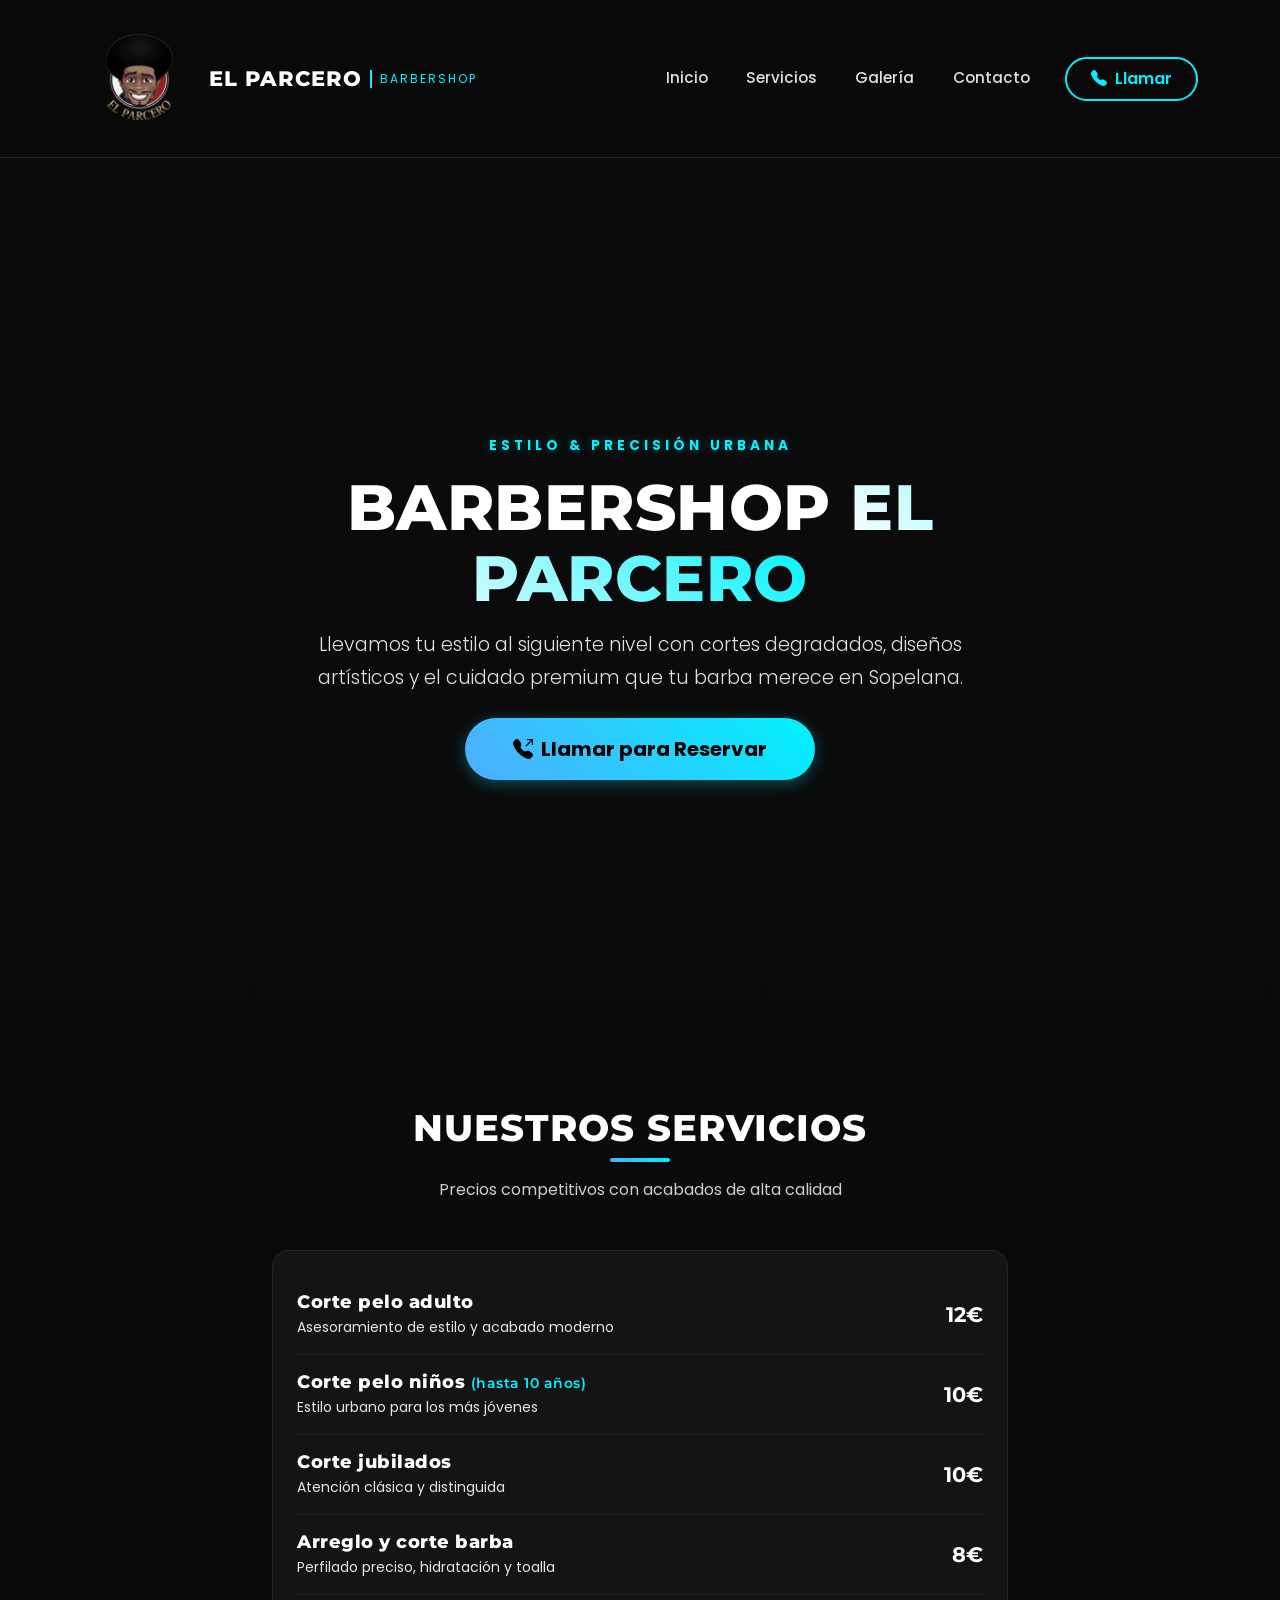
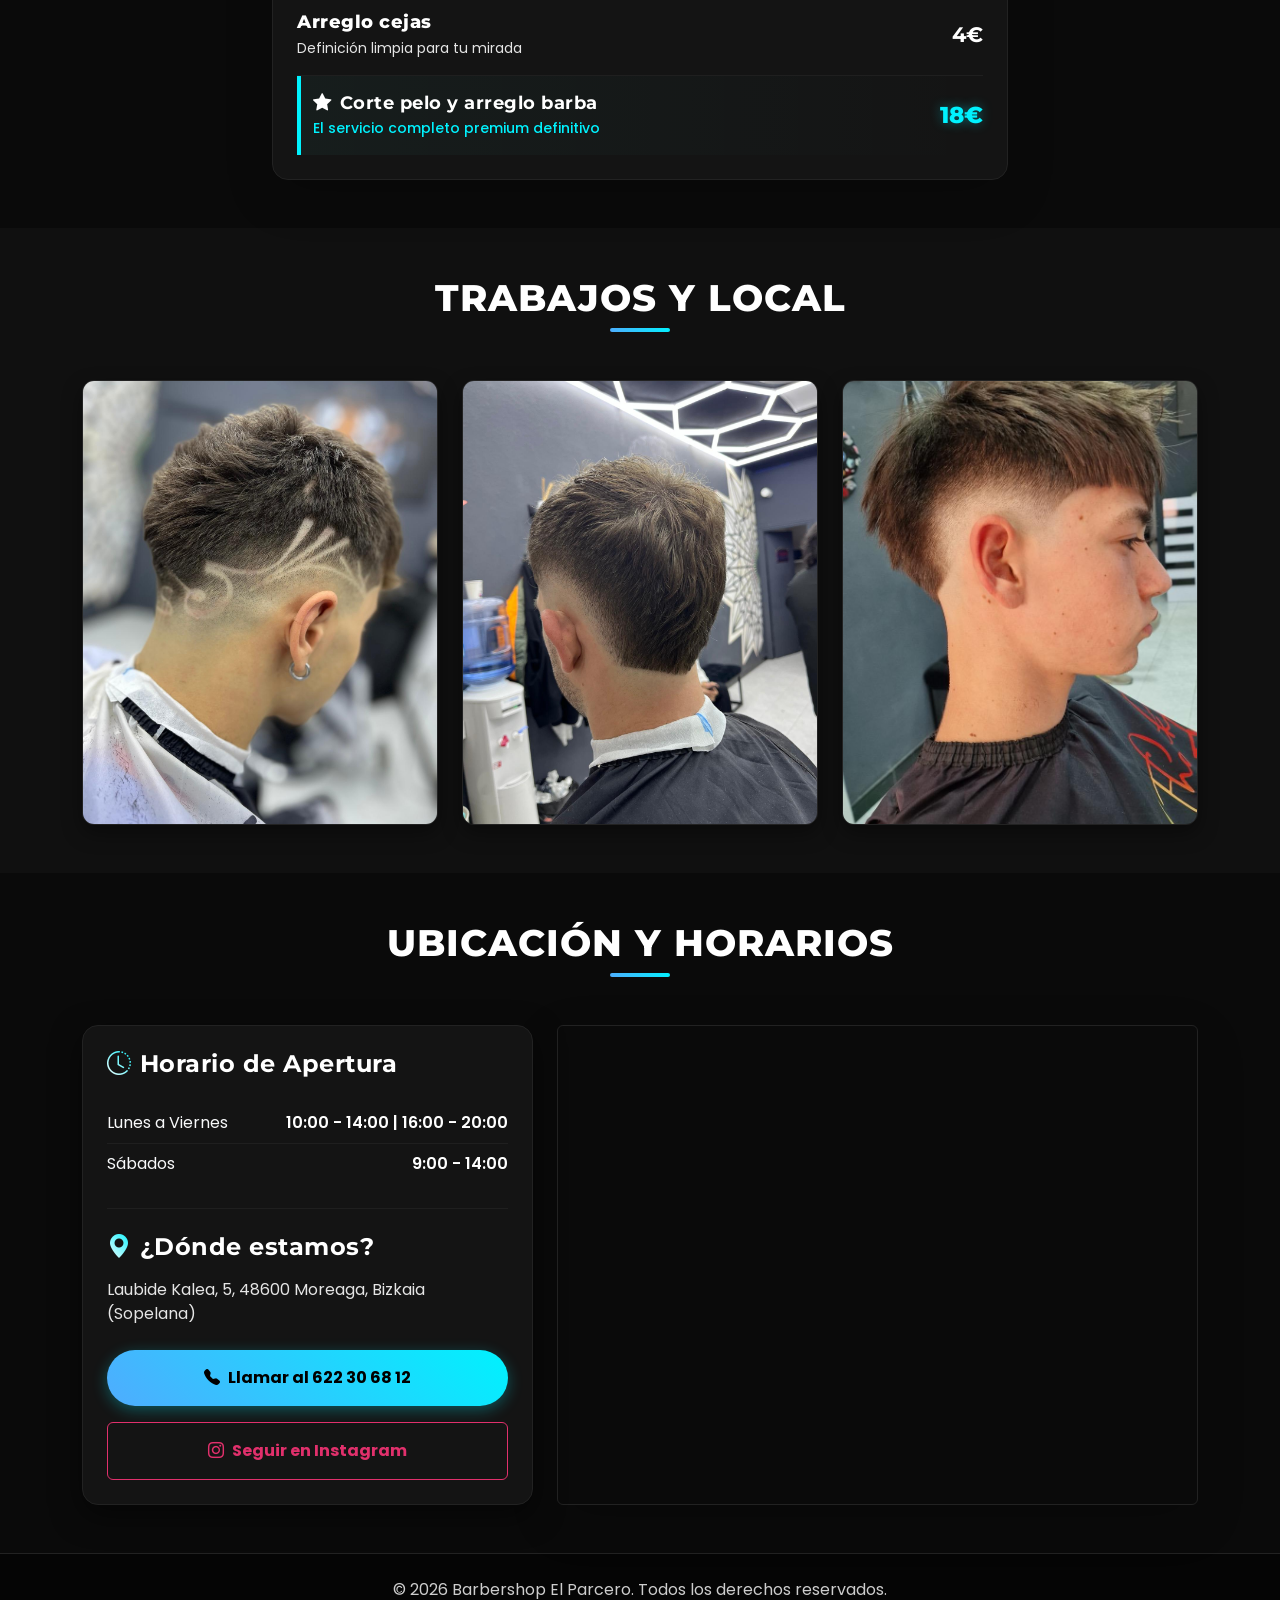
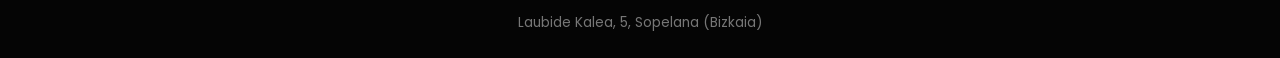
==== index.html @ bdc501f5 "web subida 1" ====
<!DOCTYPE html>
<html lang="es">
<head>
    <meta charset="UTF-8">
    <meta name="viewport" content="width=device-width, initial-scale=1.0">
    <title>Barbershop El Parcero | Barbería en Sopelana (Bizkaia)</title>
    <meta name="description" content="Cortes de pelo urbanos, degradados y diseño de barba profesionales en Sopelana (Moreaga, Bizkaia). ¡Reserva tu cita en Barbershop El Parcero!">
    
    <link href="https://cdn.jsdelivr.net/npm/bootstrap@5.3.2/dist/css/bootstrap.min.css" rel="stylesheet">
    <link href="https://fonts.googleapis.com/css2?family=Montserrat:wght@400;600;700;800&family=Poppins:wght@300;400;500&display=swap" rel="stylesheet">
    <link href="https://cdn.jsdelivr.net/npm/bootstrap-icons@1.11.2/font/bootstrap-icons.css" rel="stylesheet">
    
    <link rel="icon" type="image/jpeg" href="img/logo.jpg">
    
    <link rel="stylesheet" href="css/styles.css">
</head>
<body>

    <nav class="navbar navbar-expand-lg navbar-dark sticky-top py-3">
        <div class="container">
            <a class="navbar-brand d-flex align-items-center" href="#inicio">
                <img src="img/logo.jpg" alt="Logo" style="height: 115px; width: auto; margin-right: 12px;">
                <span class="brand-text">EL PARCERO</span>
                <span class="brand-subtext ms-2">BARBERSHOP</span>
            </a>
            <button class="navbar-toggler" type="button" data-bs-toggle="collapse" data-bs-target="#navbarNav" aria-controls="navbarNav" aria-expanded="false" aria-label="Toggle navigation">
                <span class="navbar-toggler-icon"></span>
            </button>
            <div class="collapse navbar-collapse" id="navbarNav">
                <ul class="navbar-nav ms-auto text-center">
                    <li class="nav-item"><a class="nav-link" href="#inicio">Inicio</a></li>
                    <li class="nav-item"><a class="nav-link" href="#servicios">Servicios</a></li>
                    <li class="nav-item"><a class="nav-link" href="#galeria">Galería</a></li>
                    <li class="nav-item"><a class="nav-link" href="#contacto">Contacto</a></li>
                </ul>
                <div class="text-center ms-lg-3 mt-3 mt-lg-0">
                    <a href="tel:622306812" class="btn btn-neon-sm"><i class="bi bi-telephone-fill me-2"></i>Llamar</a>
                </div>
            </div>
        </div>
    </nav>

    <header id="inicio" class="hero-section d-flex align-items-center justify-content-center text-center">
        <div class="hero-overlay"></div>
        <div class="container hero-content">
            <p class="hero-subtitle text-uppercase tracking-widest">Estilo & Precisión Urbana</p>
            <h1 class="hero-title my-3">BARBERSHOP <span class="text-neon">EL PARCERO</span></h1>
            <p class="hero-lead mx-auto mb-4">Llevamos tu estilo al siguiente nivel con cortes degradados, diseños artísticos y el cuidado premium que tu barba merece en Sopelana.</p>
            <div class="d-grid gap-3 d-sm-flex justify-content-sm-center">
                <a href="tel:622306812" class="btn btn-neon-lg px-5 py-3 fs-5 fw-bold">
                    <i class="bi bi-telephone-outbound-fill me-2"></i>Llamar para Reservar
                </a>
            </div>
        </div>
    </header>

    <section id="servicios" class="py-5 section-padding">
        <div class="container">
            <div class="text-center mb-5">
                <h2 class="section-title">Nuestros Servicios</h2>
                <div class="title-line mx-auto"></div>
                <p class="text-muted mt-3">Precios competitivos con acabados de alta calidad</p>
            </div>
            
            <div class="row justify-content-center">
                <div class="col-lg-8">
                    <div class="card card-custom p-4 shadow-lg">
                        <div class="service-item d-flex justify-content-between align-items-center py-3 border-bottom-dark">
                            <div>
                                <h4 class="service-name mb-1">Corte pelo adulto</h4>
                                <p class="text-muted small mb-0">Asesoramiento de estilo y acabado moderno</p>
                            </div>
                            <span class="service-price">12€</span>
                        </div>
                        <div class="service-item d-flex justify-content-between align-items-center py-3 border-bottom-dark">
                            <div>
                                <h4 class="service-name mb-1">Corte pelo niños <span class="age-badge">(hasta 10 años)</span></h4>
                                <p class="text-muted small mb-0">Estilo urbano para los más jóvenes</p>
                            </div>
                            <span class="service-price">10€</span>
                        </div>
                        <div class="service-item d-flex justify-content-between align-items-center py-3 border-bottom-dark">
                            <div>
                                <h4 class="service-name mb-1">Corte jubilados</h4>
                                <p class="text-muted small mb-0">Atención clásica y distinguida</p>
                            </div>
                            <span class="service-price">10€</span>
                        </div>
                        <div class="service-item d-flex justify-content-between align-items-center py-3 border-bottom-dark">
                            <div>
                                <h4 class="service-name mb-1">Arreglo y corte barba</h4>
                                <p class="text-muted small mb-0">Perfilado preciso, hidratación y toalla</p>
                            </div>
                            <span class="service-price">8€</span>
                        </div>
                        <div class="service-item d-flex justify-content-between align-items-center py-3 border-bottom-dark">
                            <div>
                                <h4 class="service-name mb-1">Arreglo cejas</h4>
                                <p class="text-muted small mb-0">Definición limpia para tu mirada</p>
                            </div>
                            <span class="service-price">4€</span>
                        </div>
                        <div class="service-item d-flex justify-content-between align-items-center py-3 text-neon-combo">
                            <div>
                                <h4 class="service-name fw-bold mb-1"><i class="bi bi-star-fill me-2"></i>Corte pelo y arreglo barba</h4>
                                <p class="text-neon-sub small mb-0">El servicio completo premium definitivo</p>
                            </div>
                            <span class="service-price-combo">18€</span>
                        </div>
                    </div>
                </div>
            </div>
        </div>
    </section>

    <section id="galeria" class="py-5 section-bg-dark">
        <div class="container">
            <div class="text-center mb-5">
                <h2 class="section-title">Trabajos y Local</h2>
                <div class="title-line mx-auto"></div>
            </div>

            <div class="row g-4">
                <div class="col-md-4">
                    <div class="gallery-card">
                        <img src="img/corte1.jpg" alt="Corte con diseño de líneas artísticas" class="img-fluid gallery-img">
                        <div class="gallery-hover">
                            <span class="fw-semibold">Diseño Hair Art</span>
                        </div>
                    </div>
                </div>
                <div class="col-md-4">
                    <div class="gallery-card">
                        <img src="img/corte2.jpg" alt="Corte degradado con moño alto y barba arreglada" class="img-fluid gallery-img">
                        <div class="gallery-hover">
                            <span class="fw-semibold">Man Bun & Barba</span>
                        </div>
                    </div>
                </div>
                <div class="col-md-4">
                    <div class="gallery-card">
                        <img src="img/Barberia por dentro.jpg" alt="Interior de Barbershop El Parcero en Sopelana" class="img-fluid gallery-img">
                        <div class="gallery-hover">
                            <span class="fw-semibold">Nuestro Local</span>
                        </div>
                    </div>
                </div>
            </div>
        </div>
    </section>

    <section id="contacto" class="py-5 section-padding">
        <div class="container">
            <div class="text-center mb-5">
                <h2 class="section-title">Ubicación y Horarios</h2>
                <div class="title-line mx-auto"></div>
            </div>

            <div class="row g-4 align-items-stretch">
                <div class="col-lg-5 d-flex flex-column justify-content-between">
                    <div class="card card-custom p-4 h-100 d-flex flex-column justify-content-between">
                        <div>
                            <h3 class="h4 fw-bold mb-4 text-white"><i class="bi bi-clock-history text-neon me-2"></i>Horario de Apertura</h3>
                            <div class="d-flex justify-content-between py-2 border-bottom-dark text-light">
                                <span>Lunes a Viernes</span>
                                <span class="fw-semibold text-white">10:00 - 14:00 | 16:00 - 20:00</span>
                            </div>
                            <div class="d-flex justify-content-between py-2 text-light">
                                <span>Sábados</span>
                                <span class="fw-semibold text-white">9:00 - 14:00</span>
                            </div>
                        </div>

                        <div class="mt-4 pt-4 border-top-dark">
                            <h3 class="h4 fw-bold mb-3 text-white"><i class="bi bi-geo-alt-fill text-neon me-2"></i>¿Dónde estamos?</h3>
                            <p class="text-muted mb-4">Laubide Kalea, 5, 48600 Moreaga, Bizkaia (Sopelana)</p>
                            
                            <div class="d-grid gap-3">
                                <a href="tel:622306812" class="btn btn-neon-lg py-3 text-center fw-bold">
                                    <i class="bi bi-telephone-fill me-2"></i>Llamar al 622 30 68 12
                                </a>
                                <a href="https://www.instagram.com/barbershop_el_parcero" target="_blank" class="btn btn-outline-light py-3 text-center fw-bold ig-btn">
                                    <i class="bi bi-instagram me-2"></i>Seguir en Instagram
                                </a>
                            </div>
                        </div>
                    </div>
                </div>

                <div class="col-lg-7">
                    <div class="map-container h-100 shadow-lg rounded">
                        <iframe 
                            src="https://www.google.com/maps/embed?pb=!1m18!1m12!1m3!1d2900.2223783030363!2d-2.9774614234032126!3d43.37242137111677!2m3!1f0!2f0!3f0!3m2!1i1024!2i768!4f13.1!3m3!1m2!1s0xd4e5b61e2f66479%3A0x6b45f448c9735dbe!2sLaubide%20Kalea%2C%205%2C%2048600%20Sopela%2C%20Bizkaia!5e0!3m2!1ses!2ses!4v1710000000000!5m2!1ses!2ses" 
                            width="100%" 
                            height="100%" 
                            style="border:0; min-height: 400px;" 
                            allowfullscreen="" 
                            loading="lazy" 
                            referrerpolicy="no-referrer-when-downgrade">
                        </iframe>
                    </div>
                </div>
            </div>
        </div>
    </section>

    <footer class="py-4 text-center">
        <div class="container">
            <p class="mb-2 text-muted">© 2026 Barbershop El Parcero. Todos los derechos reservados.</p>
            <small class="text-muted-dark">Laubide Kalea, 5, Sopelana (Bizkaia)</small>
        </div>
    </footer>

    <script src="https://cdn.jsdelivr.net/npm/bootstrap@5.3.2/dist/js/bootstrap.bundle.min.js"></script>
</body>
</html>
---- css/styles.css ----
/* ==========================================================================
   1. VARIABLES Y CONFIGURACIÓN BASE
   ========================================================================== */
:root {
    --bg-main: #0a0a0a;
    --bg-card: #141414;
    --bg-nav: rgba(10, 10, 10, 0.96);
    --text-primary: #ffffff;
    --text-muted: #cdcdcd; /* CORREGIDO: Gris mucho más claro y legible para subtítulos */
    --neon-cyan: #00f2fe;
    --neon-purple: #4facfe;
    --border-dark: #222222;
    --transition-smooth: all 0.3s cubic-bezier(0.25, 0.8, 0.25, 1);
}

html {
    scroll-behavior: smooth;
    scroll-padding-top: 80px; /* Evita que el menú fijo tape los títulos al hacer scroll */
}

body {
    background-color: var(--bg-main);
    color: var(--text-primary);
    font-family: 'Poppins', sans-serif;
    overflow-x: hidden;
    margin: 0;
    padding: 0;
}

h1, h2, h3, h4, .brand-text {
    font-family: 'Montserrat', sans-serif;
    font-weight: 800;
    letter-spacing: 0.5px;
}

/* Ajustes de espaciado global */
.section-padding {
    padding: 100px 0;
}

@media (max-width: 768px) {
    .section-padding {
        padding: 60px 0;
    }
}

/* ==========================================================================
   2. NAVBAR (NAVEGACIÓN)
   ========================================================================== */
.navbar {
    background-color: var(--bg-nav);
    border-bottom: 1px solid var(--border-dark);
    backdrop-filter: blur(12px);
    -webkit-backdrop-filter: blur(12px);
    transition: var(--transition-smooth);
}

.brand-text {
    font-size: 1.3rem;
    color: var(--text-primary);
    letter-spacing: 1px;
}

.brand-subtext {
    font-size: 0.75rem;
    font-weight: 400;
    letter-spacing: 2px;
    color: var(--neon-cyan);
    border-left: 2px solid var(--neon-cyan);
    padding-left: 8px;
}

.nav-link {
    color: #e0e0e0 !important; /* CORREGIDO: Enlaces del menú más claros por defecto */
    font-size: 0.95rem;
    font-weight: 500;
    padding: 0.5rem 1.2rem !important;
    transition: var(--transition-smooth);
}

.nav-link:hover, 
.nav-link:focus,
.nav-link.active {
    color: var(--neon-cyan) !important;
}

/* Corrección para colapsable en móvil */
@media (max-width: 991.98px) {
    .navbar-collapse {
        background-color: rgba(10, 10, 10, 0.98);
        padding: 20px;
        border-radius: 8px;
        margin-top: 10px;
        border: 1px solid var(--border-dark);
    }
}

/* ==========================================================================
   3. HERO SECTION (INICIO)
   ========================================================================== */
.hero-section {
    position: relative;
    height: 100vh;
    min-height: 600px;
    background: #0d0d0d url('https://images.unsplash.com/photo-1503951914875-452162b0f3f1?q=80&w=1920&auto=format&fit=crop') no-repeat center center/cover;
    display: flex;
    align-items: center;
    justify-content: center;
}

.hero-overlay {
    position: absolute;
    top: 0;
    left: 0;
    width: 100%;
    height: 100%;
    background: linear-gradient(180deg, rgba(10,10,10,0.6) 0%, rgba(10,10,10,1) 100%);
    z-index: 1;
}

.hero-content {
    position: relative;
    z-index: 2;
    max-width: 800px;
    width: 100%;
}

.hero-subtitle {
    font-size: 0.85rem;
    color: var(--neon-cyan);
    font-weight: 700;
    letter-spacing: 4px;
    text-shadow: 0 0 10px rgba(0, 242, 254, 0.3);
}

.hero-title {
    font-size: 4rem;
    line-height: 1.1;
    margin: 20px 0;
}

.hero-lead {
    font-size: 1.2rem;
    color: #e0e0e0; /* CORREGIDO: Texto de introducción con alto contraste */
    font-weight: 300;
    line-height: 1.7;
    max-width: 650px;
}

@media (max-width: 768px) {
    .hero-title { font-size: 2.5rem; }
    .hero-lead { font-size: 1rem; }
    .hero-section { height: calc(100vh - 70px); }
}

/* ==========================================================================
   4. BOTONES Y DETALLES DE NEÓN
   ========================================================================== */
.btn-neon-lg {
    background: linear-gradient(45deg, var(--neon-purple), var(--neon-cyan));
    border: none;
    color: #000000 !important;
    border-radius: 50px;
    box-shadow: 0 4px 15px rgba(0, 242, 254, 0.3);
    transition: var(--transition-smooth);
}

.btn-neon-lg:hover {
    transform: translateY(-3px);
    box-shadow: 0 8px 25px rgba(0, 242, 254, 0.6);
}

.btn-neon-sm {
    background: transparent;
    border: 2px solid var(--neon-cyan);
    color: var(--neon-cyan) !important;
    border-radius: 50px;
    font-weight: 600;
    padding: 0.5rem 1.5rem;
    transition: var(--transition-smooth);
}

.btn-neon-sm:hover {
    background: linear-gradient(45deg, var(--neon-purple), var(--neon-cyan));
    color: #000000 !important;
    border-color: transparent;
    box-shadow: 0 0 15px rgba(0, 242, 254, 0.4);
}

.text-neon {
    background: linear-gradient(45deg, #ffffff, var(--neon-cyan));
    -webkit-background-clip: text;
    background-clip: text;
    -webkit-text-fill-color: transparent;
}

/* ==========================================================================
   5. SECCIÓN SERVICIOS
   ========================================================================== */
.section-title {
    font-size: 2.3rem;
    font-weight: 800;
    text-transform: uppercase;
    letter-spacing: 1px;
}

.title-line {
    width: 60px;
    height: 4px;
    background: linear-gradient(45deg, var(--neon-purple), var(--neon-cyan));
    border-radius: 2px;
}

.card-custom {
    background-color: var(--bg-card);
    border: 1px solid var(--border-dark);
    border-radius: 16px;
    box-shadow: 0 10px 30px rgba(0,0,0,0.5);
}

.border-bottom-dark {
    border-bottom: 1px solid #1f1f1f;
}

.border-top-dark {
    border-top: 1px solid #1f1f1f;
}

.service-item {
    transition: var(--transition-smooth);
}

.service-item:hover {
    padding-left: 10px;
    background-color: rgba(255, 255, 255, 0.02);
}

.service-name {
    font-size: 1.15rem;
    color: var(--text-primary);
}

.age-badge {
    font-size: 0.85rem;
    color: var(--neon-cyan);
    font-weight: 600;
}

.service-price {
    font-size: 1.3rem;
    font-family: 'Montserrat', sans-serif;
    font-weight: 700;
    color: var(--text-primary);
}

/* CORREGIDO: Clase genérica de Bootstrap reforzada para máxima legibilidad en fondo oscuro */
.text-muted {
    color: var(--text-muted) !important;
    font-weight: 400 !important;
}

/* Combo Especial */
.text-neon-combo {
    background: linear-gradient(90deg, rgba(79, 254, 234, 0.04) 0%, rgba(0, 0, 0, 0) 100%);
    border-left: 4px solid var(--neon-cyan);
    padding-left: 12px;
}

.text-neon-sub {
    color: #00f2fe !important; /* CORREGIDO: Cyan brillante con contraste optimizado */
    font-weight: 500;
}

.service-price-combo {
    font-size: 1.45rem;
    font-family: 'Montserrat', sans-serif;
    font-weight: 800;
    color: var(--neon-cyan);
    text-shadow: 0 0 12px rgba(0, 242, 254, 0.4);
}

/* ==========================================================================
   6. SECCIÓN GALERÍA
   ========================================================================== */
.section-bg-dark {
    background-color: #101010;
}

.gallery-card {
    position: relative;
    border-radius: 12px;
    overflow: hidden;
    border: 1px solid var(--border-dark);
    aspect-ratio: 4 / 5;
    box-shadow: 0 8px 20px rgba(0,0,0,0.4);
}

.gallery-img {
    width: 100%;
    height: 100%;
    object-fit: cover;
    transition: transform 0.6s cubic-bezier(0.25, 1, 0.5, 1);
}

.gallery-hover {
    position: absolute;
    top: 0;
    left: 0;
    width: 100%;
    height: 100%;
    background: rgba(10, 10, 10, 0.85);
    display: flex;
    align-items: center;
    justify-content: center;
    opacity: 0;
    transition: opacity 0.3s ease;
    border: 2px solid var(--neon-cyan);
    border-radius: 12px;
}

.gallery-card:hover .gallery-img {
    transform: scale(1.08);
}

.gallery-card:hover .gallery-hover {
    opacity: 1;
}

.gallery-hover span {
    color: #ffffff;
    font-size: 1.1rem;
    font-weight: 600;
    letter-spacing: 1px;
    text-transform: uppercase;
}

/* ==========================================================================
   7. CONTACTO, HORARIOS Y MAPA
   ========================================================================== */
.map-container {
    border: 1px solid var(--border-dark);
    overflow: hidden;
    border-radius: 16px;
    height: 100%;
    min-height: 400px;
}

.map-container iframe {
    width: 100%;
    height: 100%;
    border: 0;
    filter: grayscale(1) invert(0.92) contrast(1.2);
}

.card-custom text-light {
    color: #f5f5f5 !important; /* CORREGIDO: Mayor brillo para los días de la semana */
}

/* CORREGIDO: Garantiza que la dirección de la calle resalte perfectamente */
.card-custom p.text-muted {
    color: #e5e5e5 !important;
}

.ig-btn {
    border: 1px solid #e1306c;
    color: #e1306c !important;
    transition: var(--transition-smooth);
}

.ig-btn:hover {
    background-color: #e1306c !important;
    color: #ffffff !important;
    box-shadow: 0 0 15px rgba(225, 48, 108, 0.4);
}

/* ==========================================================================
   8. FOOTER (PIE DE PÁGINA)
   ========================================================================== */
footer {
    background-color: #050505;
    border-top: 1px solid var(--border-dark);
}

.text-muted-dark {
    color: #777777; /* CORREGIDO: Texto de copyright un punto más claro para mantener la legibilidad */
    font-size: 0.85rem;
}
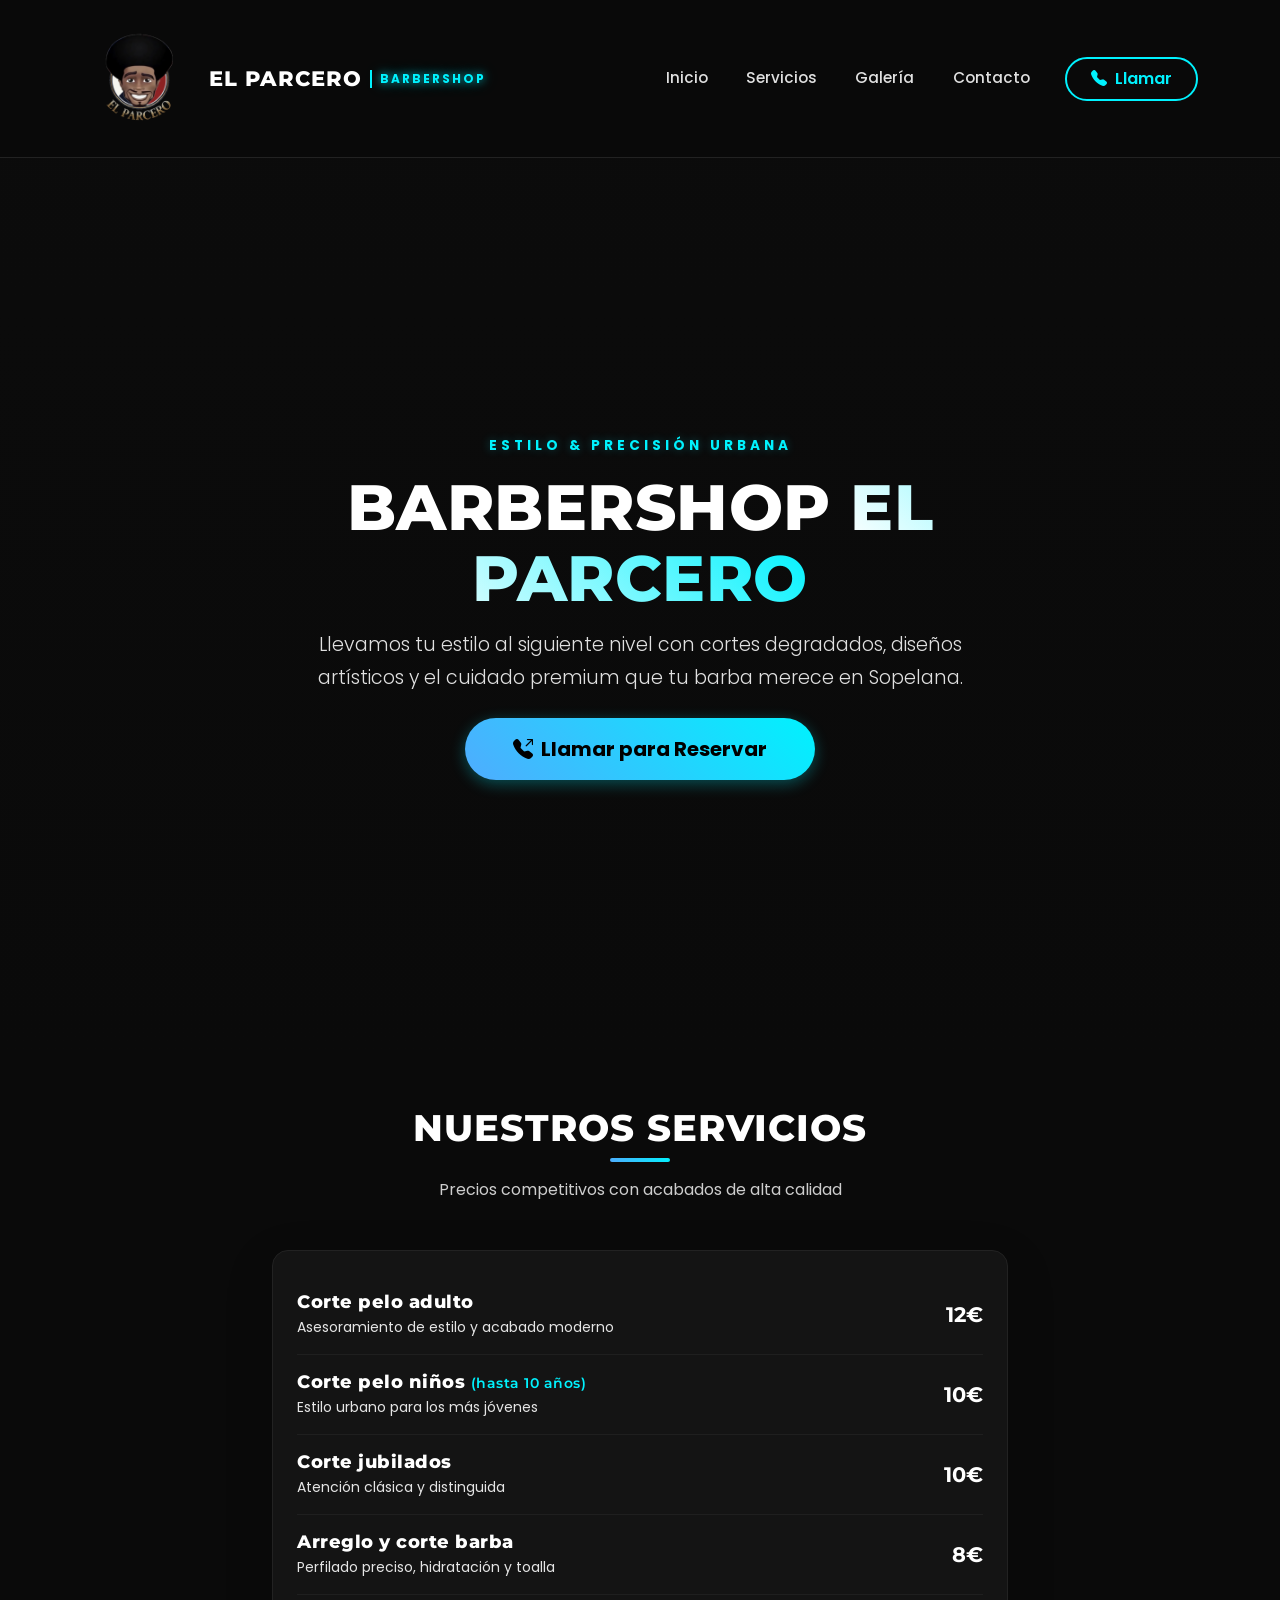
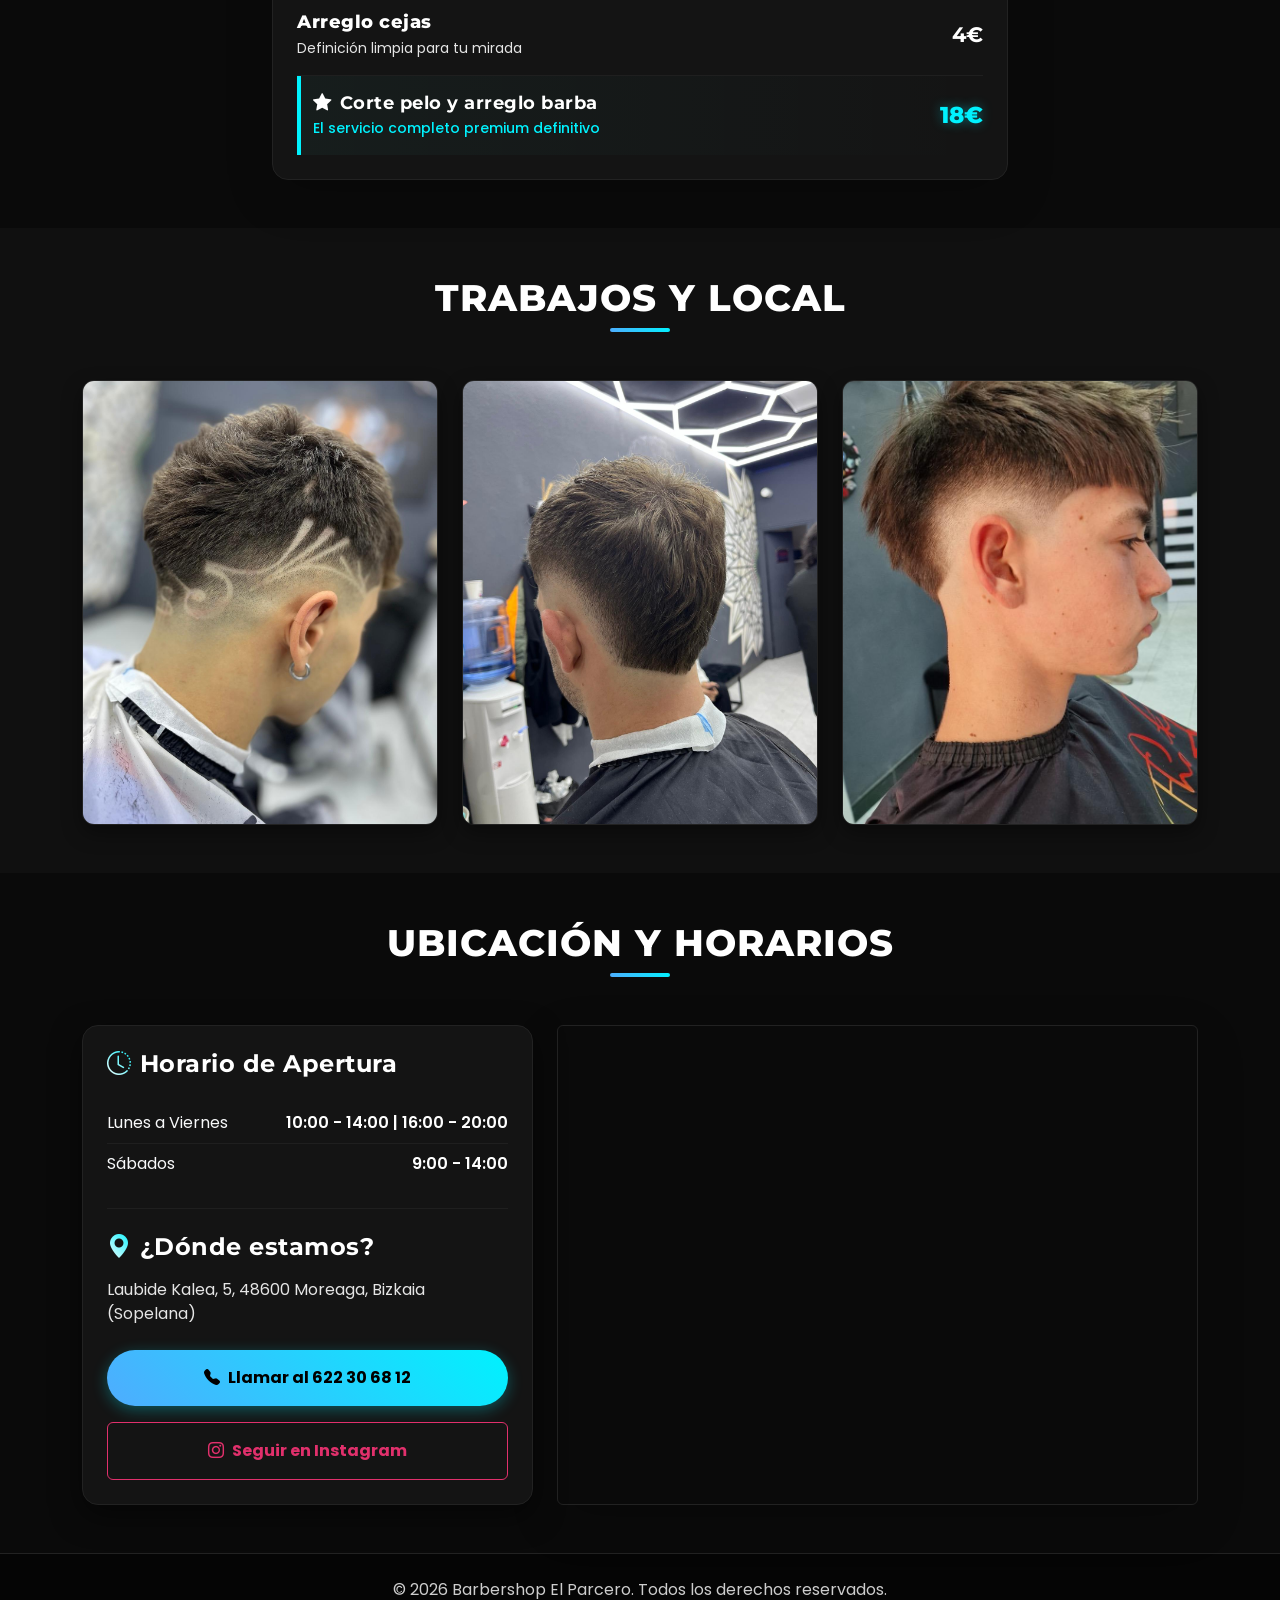
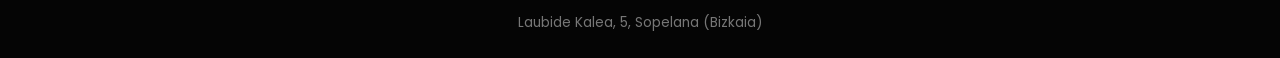
==== commit 29a8739e: "version movil corregida" ====
--- a/index.html
+++ b/index.html
@@ -10,7 +10,7 @@
     <link href="https://fonts.googleapis.com/css2?family=Montserrat:wght@400;600;700;800&family=Poppins:wght@300;400;500&display=swap" rel="stylesheet">
     <link href="https://cdn.jsdelivr.net/npm/bootstrap-icons@1.11.2/font/bootstrap-icons.css" rel="stylesheet">
     
-    <link rel="icon" type="image/jpeg" href="img/logo.jpg">
+    <link rel="icon" type="image/jpeg" href="img/logo.ico">
     
     <link rel="stylesheet" href="css/styles.css">
 </head>
@@ -19,7 +19,7 @@
     <nav class="navbar navbar-expand-lg navbar-dark sticky-top py-3">
         <div class="container">
             <a class="navbar-brand d-flex align-items-center" href="#inicio">
-                <img src="img/logo.jpg" alt="Logo" style="height: 115px; width: auto; margin-right: 12px;">
+                <img src="img/logo.ico" alt="Logo" style="height: 115px; width: auto; margin-right: 12px;">
                 <span class="brand-text">EL PARCERO</span>
                 <span class="brand-subtext ms-2">BARBERSHOP</span>
             </a>
--- a/css/styles.css
+++ b/css/styles.css
@@ -55,19 +55,32 @@
     transition: var(--transition-smooth);
 }
 
+/* CORREGIDO: NO forzar nowrap en todo el .container, porque eso impedía que el
+   menú desplegable (.navbar-collapse) cayera debajo a pantalla completa en móvil.
+   El nowrap solo debe aplicarse al logo+texto de marca, no al navbar entero. */
+.navbar-brand {
+    display: flex;
+    align-items: center;
+    flex-wrap: nowrap; /* mantiene el logo y el texto juntos, sin partirse en dos líneas */
+    min-width: 0; /* clave en flexbox para que pueda encogerse en vez de forzar salto de línea */
+}
+
 .brand-text {
     font-size: 1.3rem;
     color: var(--text-primary);
     letter-spacing: 1px;
+    white-space: nowrap;
 }
 
 .brand-subtext {
     font-size: 0.75rem;
-    font-weight: 400;
+    font-weight: 700; /* CORREGIDO: más grosor para que el neón se note más */
     letter-spacing: 2px;
     color: var(--neon-cyan);
+    text-shadow: 0 0 8px rgba(0, 242, 254, 0.7), 0 0 16px rgba(0, 242, 254, 0.4); /* AÑADIDO: efecto fosforito/glow */
     border-left: 2px solid var(--neon-cyan);
     padding-left: 8px;
+    white-space: nowrap;
 }
 
 .nav-link {
@@ -92,6 +105,44 @@
         border-radius: 8px;
         margin-top: 10px;
         border: 1px solid var(--border-dark);
+    }
+
+    /* AÑADIDO: logo compacto para que quepa junto al texto y el botón en una sola fila */
+    .navbar-brand img {
+        height: 42px !important;
+        margin-right: 6px !important;
+        flex-shrink: 0;
+    }
+
+    .brand-text {
+        font-size: 0.95rem;
+    }
+
+    /* CORREGIDO: ya no se oculta, se encoge para que quepa junto al resto en una sola fila */
+    .brand-subtext {
+        font-size: 0.6rem;
+        letter-spacing: 1px;
+        padding-left: 6px;
+    }
+
+    .navbar-toggler {
+        flex-shrink: 0;
+        padding: 0.25rem 0.5rem;
+    }
+}
+
+/* AÑADIDO: aún más compacto en móviles muy estrechos */
+@media (max-width: 375px) {
+    .navbar-brand img {
+        height: 36px !important;
+    }
+    .brand-text {
+        font-size: 0.8rem;
+    }
+    .brand-subtext {
+        font-size: 0.55rem;
+        letter-spacing: 0.5px;
+        padding-left: 4px;
     }
 }
 
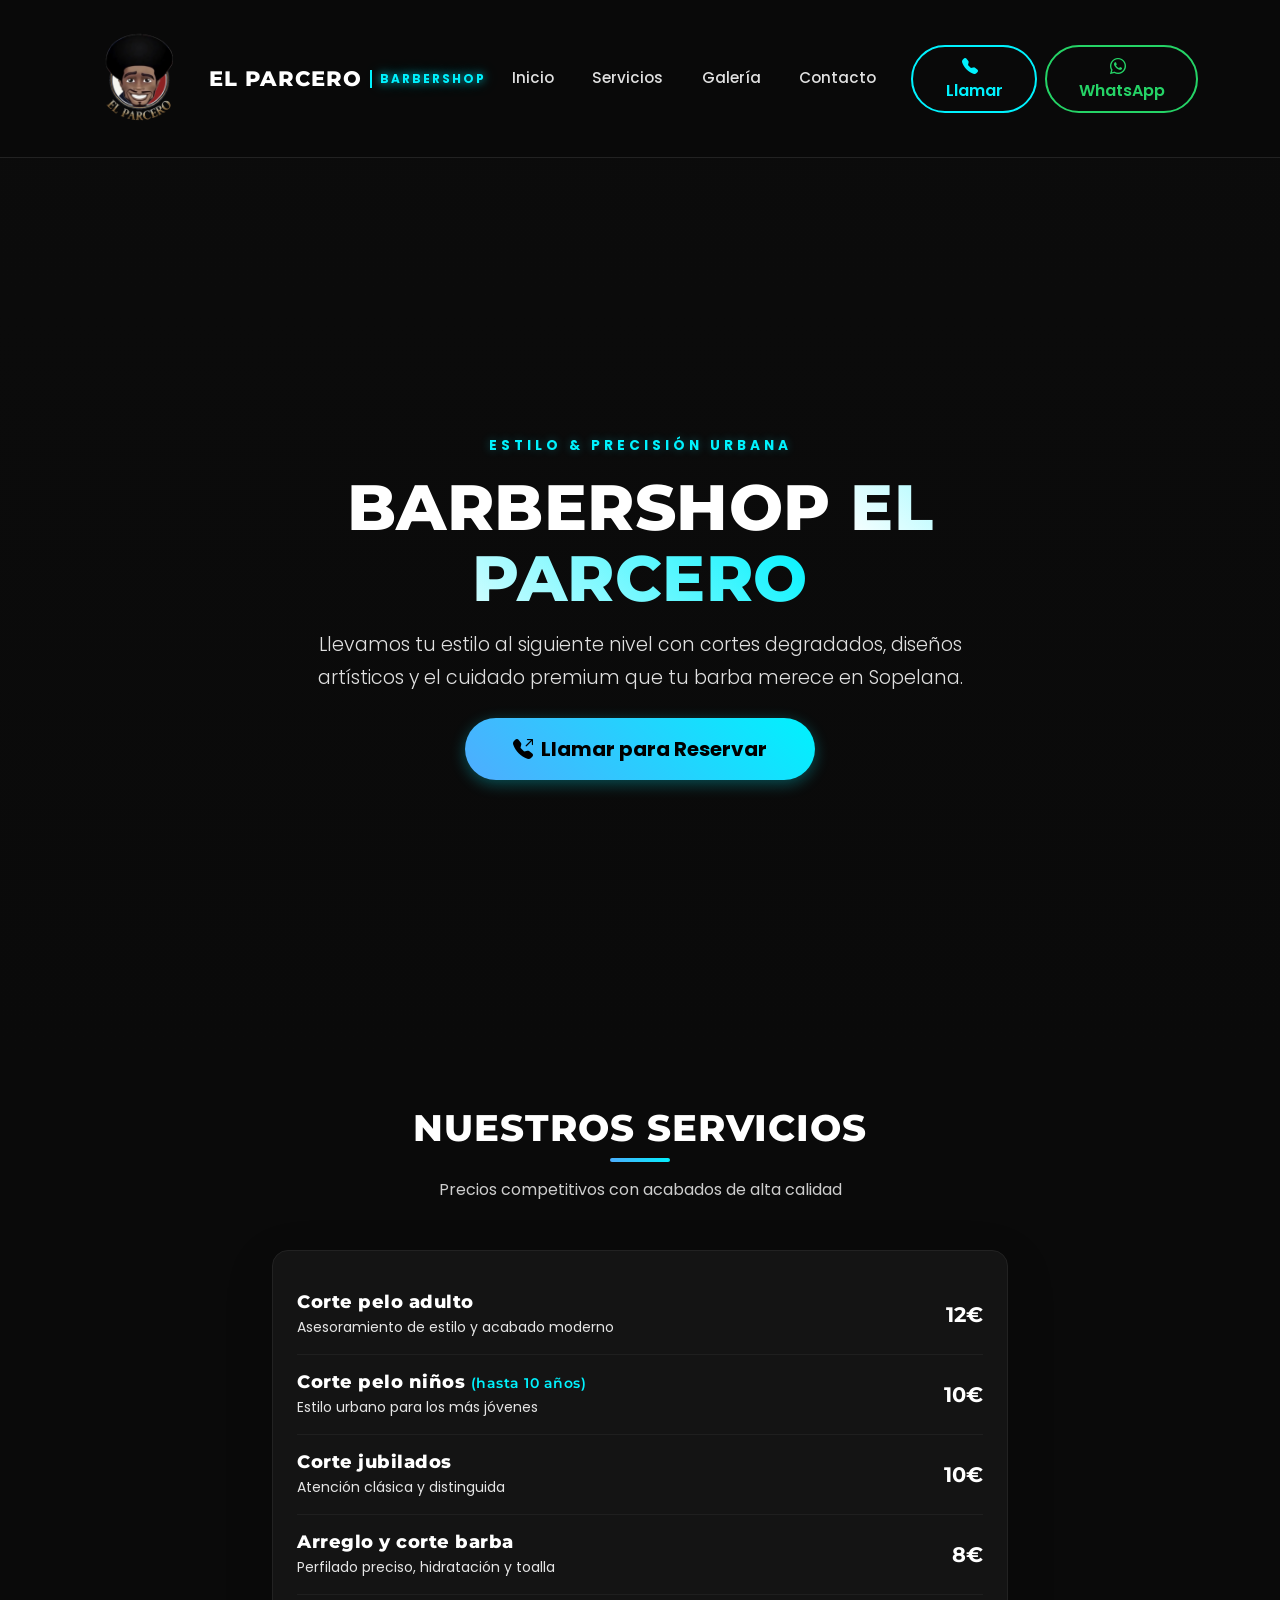
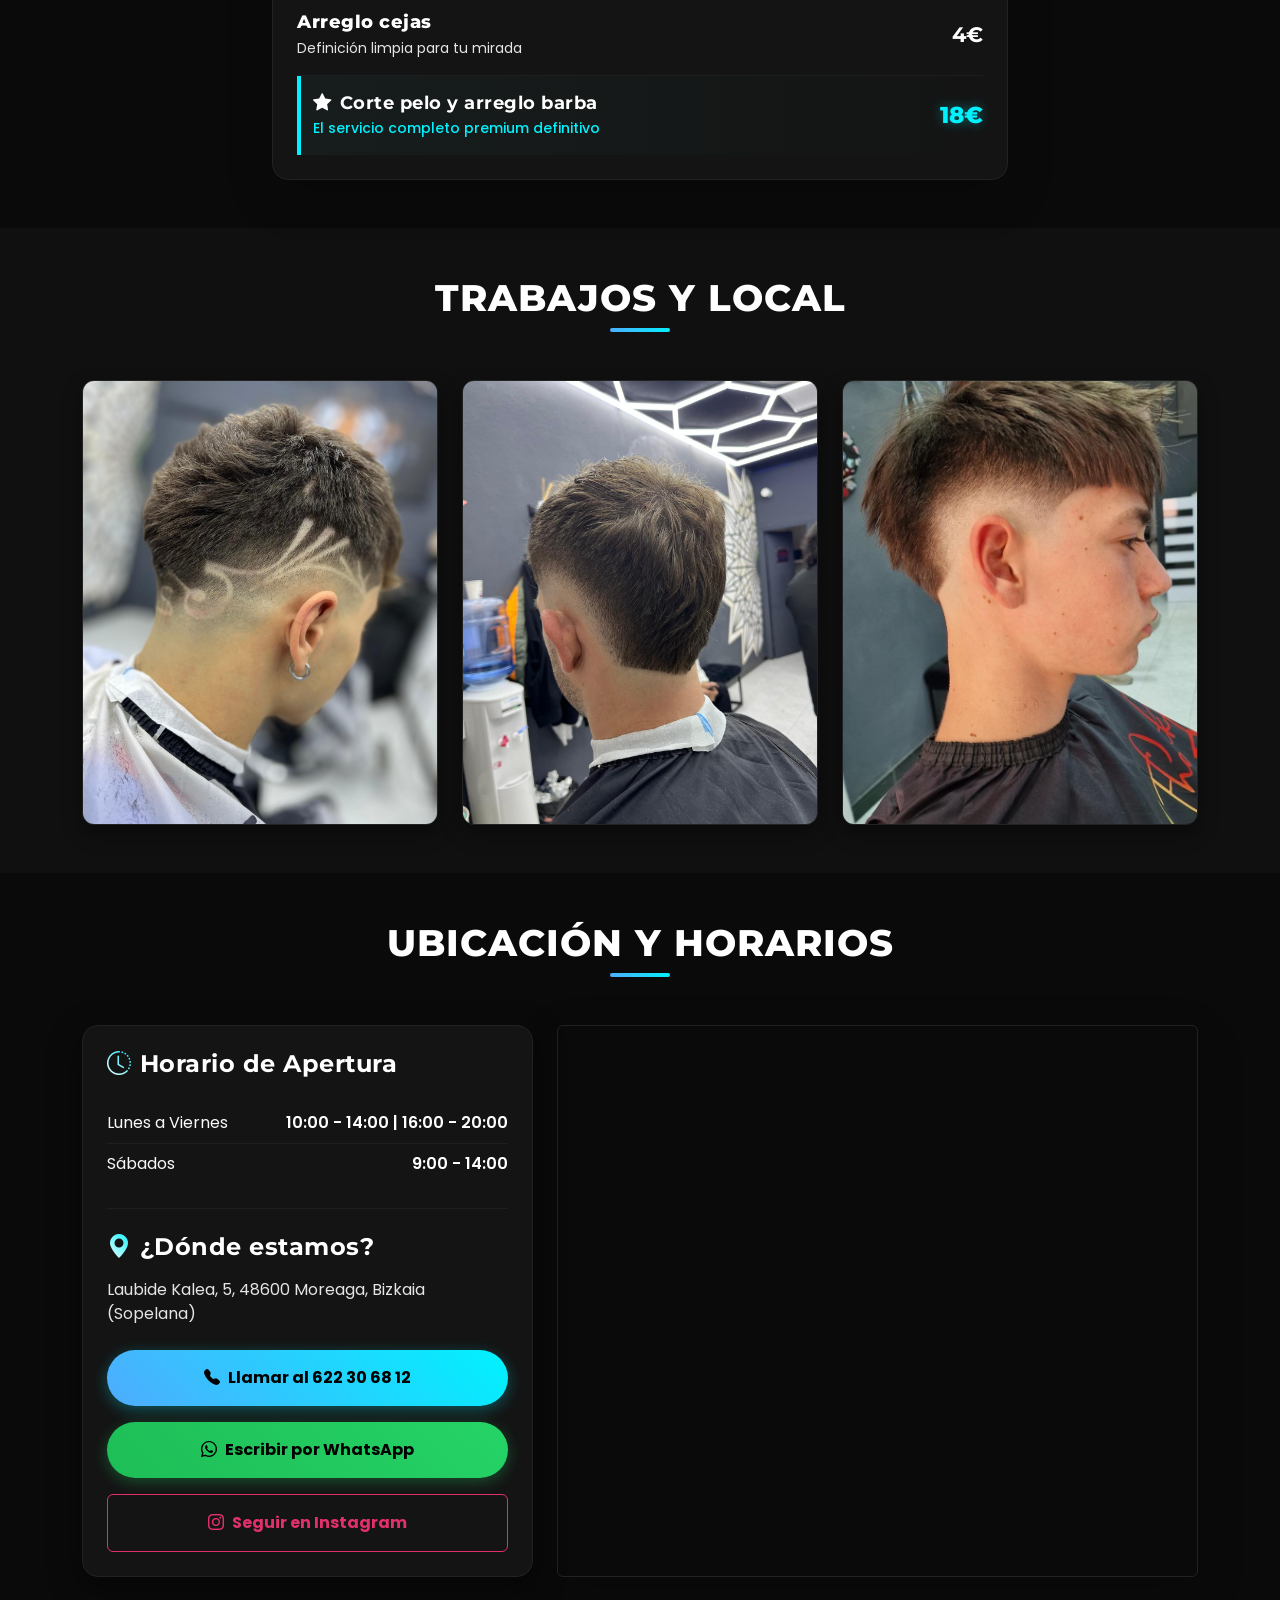
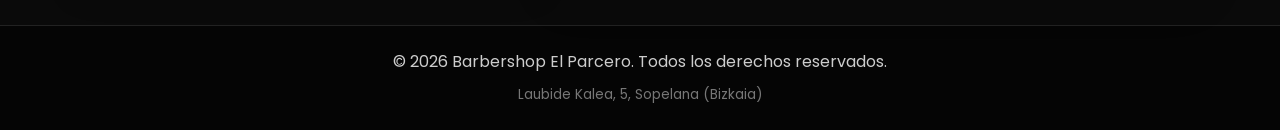
==== commit ba019368: "Watsap logo navbar e index, llamada api, integradas" ====
--- a/index.html
+++ b/index.html
@@ -11,7 +11,7 @@
     <link href="https://cdn.jsdelivr.net/npm/bootstrap-icons@1.11.2/font/bootstrap-icons.css" rel="stylesheet">
     
     <link rel="icon" type="image/jpeg" href="img/logo.ico">
-    
+    <meta name="google-site-verification" content="gElWzZi5GERaOygg5ZopOJq5VYPMTwIZHV1B0nBJpXU" />
     <link rel="stylesheet" href="css/styles.css">
 </head>
 <body>
@@ -33,8 +33,9 @@
                     <li class="nav-item"><a class="nav-link" href="#galeria">Galería</a></li>
                     <li class="nav-item"><a class="nav-link" href="#contacto">Contacto</a></li>
                 </ul>
-                <div class="text-center ms-lg-3 mt-3 mt-lg-0">
+                <div class="text-center ms-lg-3 mt-3 mt-lg-0 d-flex gap-2 justify-content-center">
                     <a href="tel:622306812" class="btn btn-neon-sm"><i class="bi bi-telephone-fill me-2"></i>Llamar</a>
+                    <a href="https://wa.me/34622306812" target="_blank" rel="noopener" class="btn btn-whatsapp-sm"><i class="bi bi-whatsapp me-2"></i>WhatsApp</a>
                 </div>
             </div>
         </div>
@@ -178,6 +179,9 @@
                             <div class="d-grid gap-3">
                                 <a href="tel:622306812" class="btn btn-neon-lg py-3 text-center fw-bold">
                                     <i class="bi bi-telephone-fill me-2"></i>Llamar al 622 30 68 12
+                                </a>
+                                <a href="https://wa.me/34622306812" target="_blank" rel="noopener" class="btn btn-whatsapp-lg py-3 text-center fw-bold">
+                                    <i class="bi bi-whatsapp me-2"></i>Escribir por WhatsApp
                                 </a>
                                 <a href="https://www.instagram.com/barbershop_el_parcero" target="_blank" class="btn btn-outline-light py-3 text-center fw-bold ig-btn">
                                     <i class="bi bi-instagram me-2"></i>Seguir en Instagram
--- a/css/styles.css
+++ b/css/styles.css
@@ -146,6 +146,13 @@
     }
 }
 
+/* AÑADIDO: por debajo de 306px ya no cabe bien, se oculta "BARBERSHOP" */
+@media (max-width: 306px) {
+    .brand-subtext {
+        display: none;
+    }
+}
+
 /* ==========================================================================
    3. HERO SECTION (INICIO)
    ========================================================================== */
@@ -243,6 +250,38 @@
     -webkit-background-clip: text;
     background-clip: text;
     -webkit-text-fill-color: transparent;
+}
+
+/* AÑADIDO: botones de WhatsApp, mismo estilo que los neón pero en verde WhatsApp */
+.btn-whatsapp-lg {
+    background: linear-gradient(45deg, #1ebe57, #25d366);
+    border: none;
+    color: #000000 !important;
+    border-radius: 50px;
+    box-shadow: 0 4px 15px rgba(37, 211, 102, 0.3);
+    transition: var(--transition-smooth);
+}
+
+.btn-whatsapp-lg:hover {
+    transform: translateY(-3px);
+    box-shadow: 0 8px 25px rgba(37, 211, 102, 0.6);
+}
+
+.btn-whatsapp-sm {
+    background: transparent;
+    border: 2px solid #25d366;
+    color: #25d366 !important;
+    border-radius: 50px;
+    font-weight: 600;
+    padding: 0.5rem 1.5rem;
+    transition: var(--transition-smooth);
+}
+
+.btn-whatsapp-sm:hover {
+    background: linear-gradient(45deg, #1ebe57, #25d366);
+    color: #000000 !important;
+    border-color: transparent;
+    box-shadow: 0 0 15px rgba(37, 211, 102, 0.4);
 }
 
 /* ==========================================================================
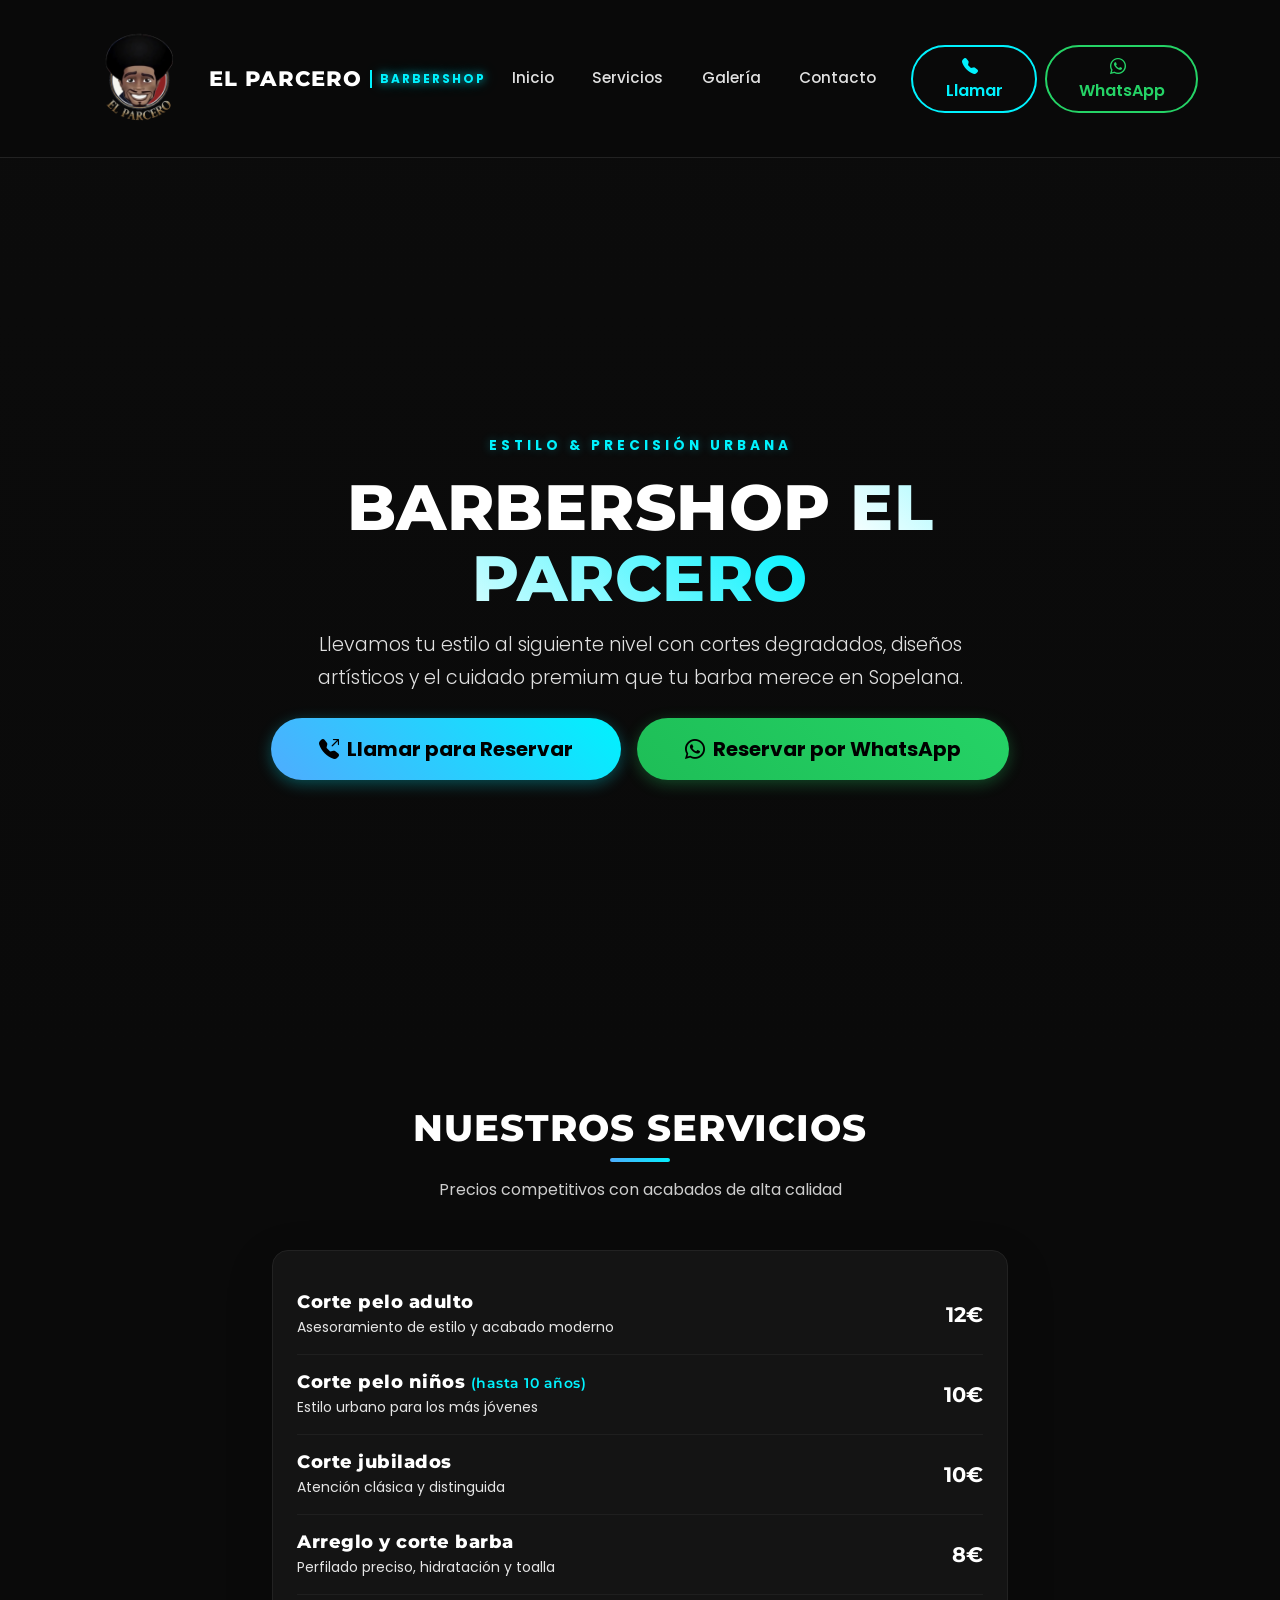
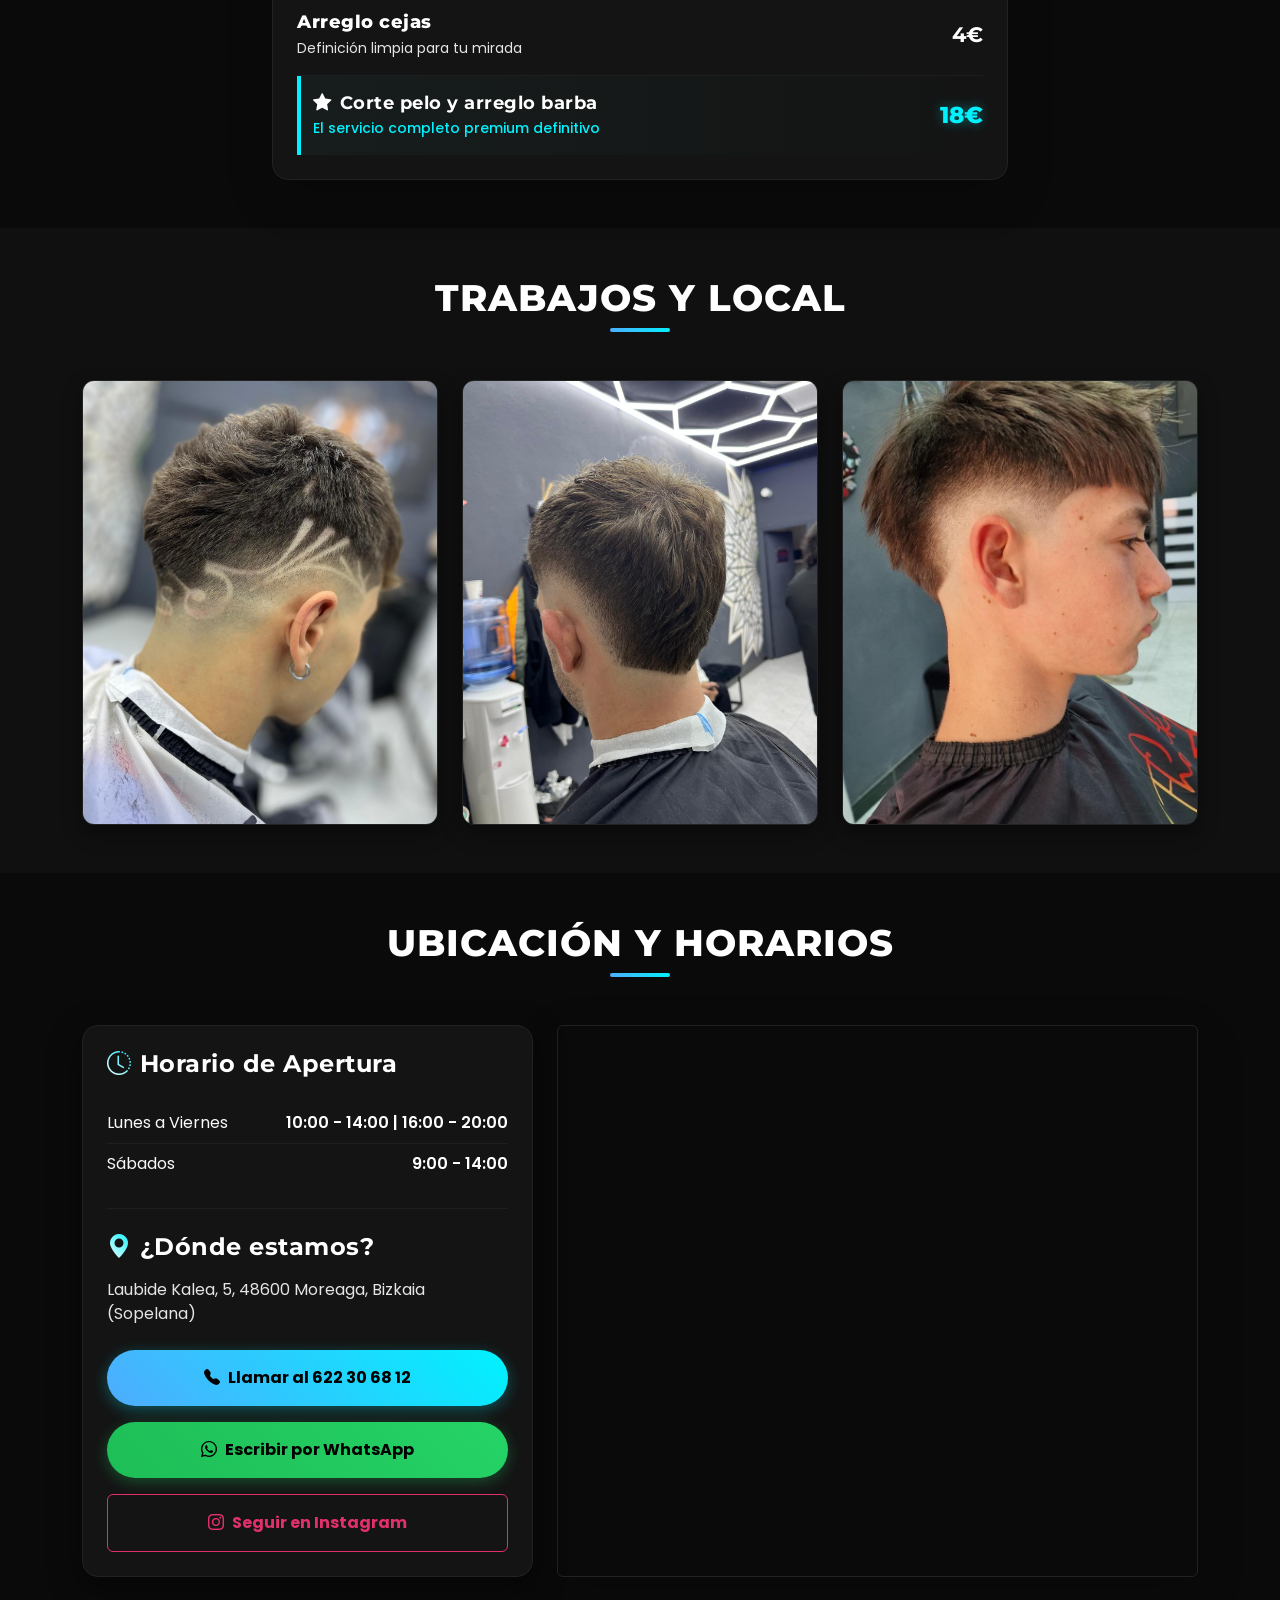
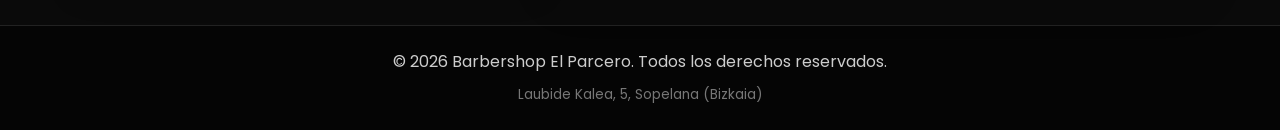
==== commit 8fbbc26f: "Watsap añadido en inicio" ====
--- a/index.html
+++ b/index.html
@@ -51,6 +51,9 @@
                 <a href="tel:622306812" class="btn btn-neon-lg px-5 py-3 fs-5 fw-bold">
                     <i class="bi bi-telephone-outbound-fill me-2"></i>Llamar para Reservar
                 </a>
+                <a href="https://wa.me/34622306812" target="_blank" rel="noopener" class="btn btn-whatsapp-lg px-5 py-3 fs-5 fw-bold">
+                    <i class="bi bi-whatsapp me-2"></i>Reservar por WhatsApp
+                </a>
             </div>
         </div>
     </header>
